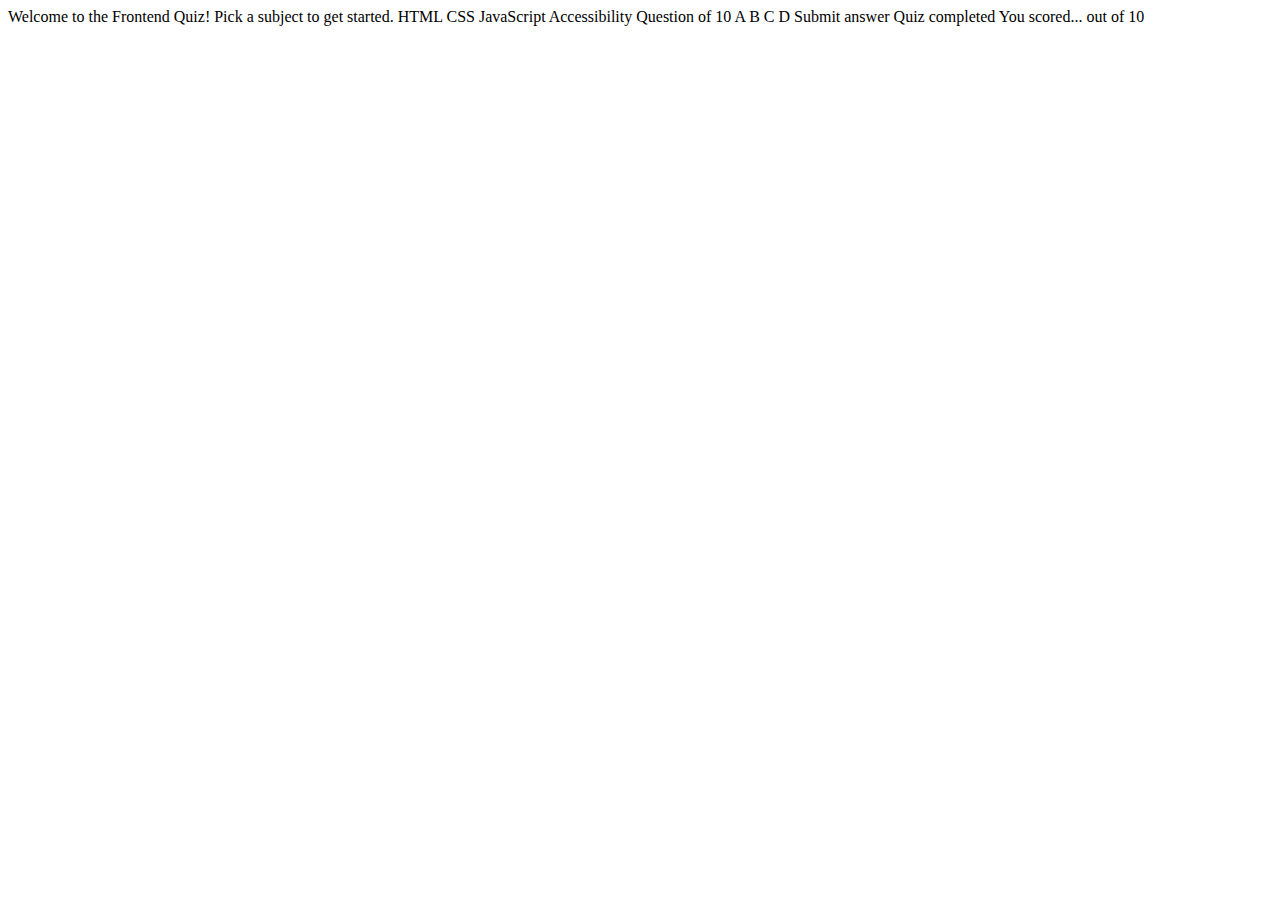
==== starter-code/index.html @ cadf897d "first commit" ====
<!DOCTYPE html>
<html lang="en">
<head>
  <meta charset="UTF-8">
  <meta name="viewport" content="width=device-width, initial-scale=1.0">

  <link rel="icon" type="image/png" sizes="32x32" href="./assets/images/favicon-32x32.png">
  
  <title>Frontend Mentor | Frontend quiz app</title>
</head>
<body>

  <!-- Quiz menu start -->

  Welcome to the Frontend Quiz!
  Pick a subject to get started.

  HTML
  CSS
  JavaScript
  Accessibility

  <!-- Quiz menu end -->

  <!-- Quiz question start -->

  Question <!-- number --> of 10

  A
  B
  C
  D

  Submit answer

  <!-- Quiz question end -->

  <!-- Quiz completed start -->

  Quiz completed
  You scored...

  <!-- score --> out of 10

  <!-- Quiz completed end -->

</body>
</html>
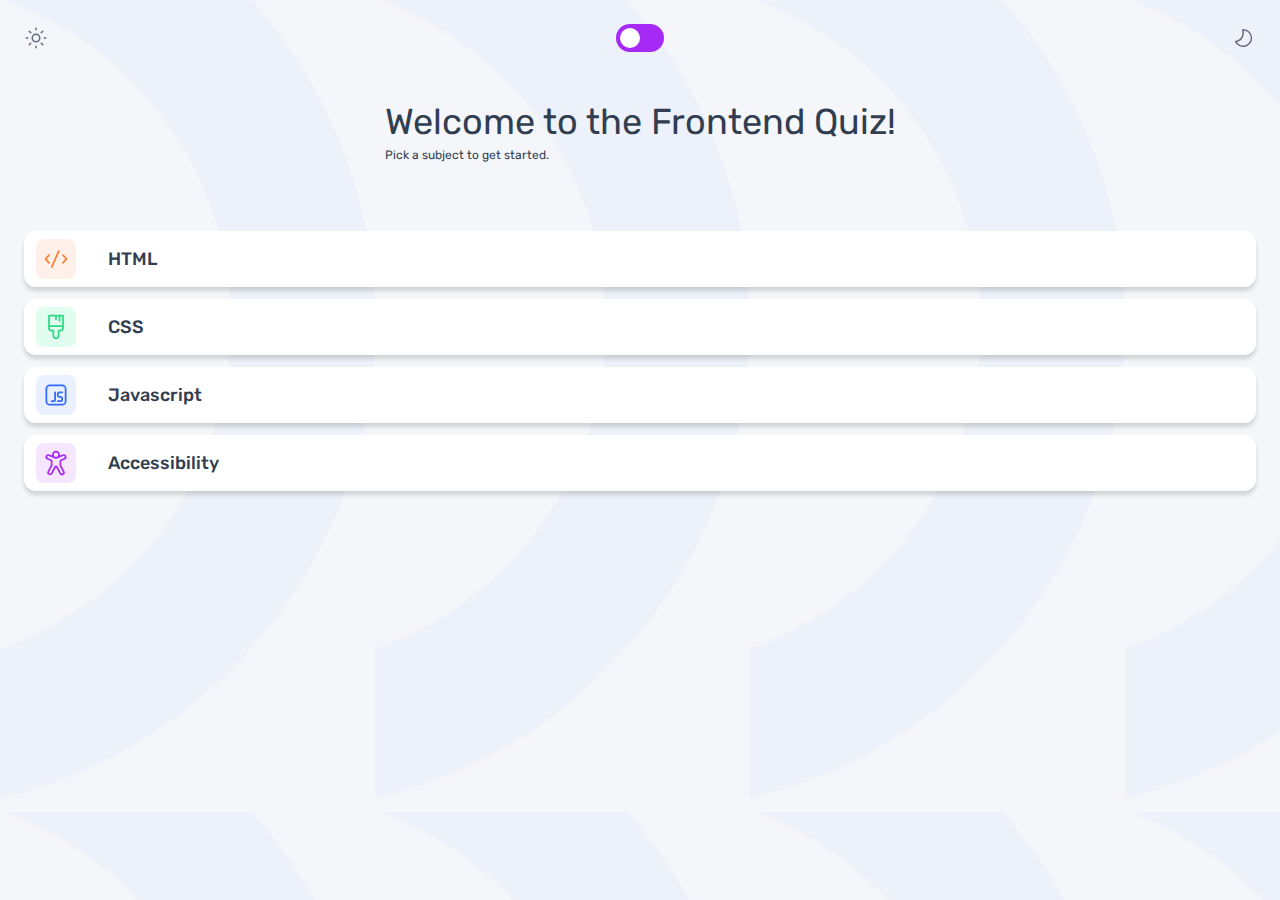
==== commit f6caebd9: "feat: rendering options" ====
--- a/starter-code/index.html
+++ b/starter-code/index.html
@@ -1,48 +1,87 @@
 <!DOCTYPE html>
 <html lang="en">
-<head>
-  <meta charset="UTF-8">
-  <meta name="viewport" content="width=device-width, initial-scale=1.0">
+  <head>
+    <meta charset="UTF-8" />
+    <meta name="viewport" content="width=device-width, initial-scale=1.0" />
 
-  <link rel="icon" type="image/png" sizes="32x32" href="./assets/images/favicon-32x32.png">
-  
-  <title>Frontend Mentor | Frontend quiz app</title>
-</head>
-<body>
-
-  <!-- Quiz menu start -->
-
-  Welcome to the Frontend Quiz!
-  Pick a subject to get started.
-
-  HTML
-  CSS
-  JavaScript
-  Accessibility
-
-  <!-- Quiz menu end -->
-
-  <!-- Quiz question start -->
-
-  Question <!-- number --> of 10
-
-  A
-  B
-  C
-  D
-
-  Submit answer
-
-  <!-- Quiz question end -->
-
-  <!-- Quiz completed start -->
-
-  Quiz completed
-  You scored...
-
-  <!-- score --> out of 10
-
-  <!-- Quiz completed end -->
-
-</body>
-</html>+    <link
+      rel="icon"
+      type="image/png"
+      sizes="32x32"
+      href="./assets/images/favicon-32x32.png"
+    />
+    <link rel="stylesheet" href="./css/index.css" />
+    <link rel="stylesheet" href="./css/header.css" />
+    <link rel="stylesheet" href="./css/home.css" />
+    <title>Quiz app</title>
+  </head>
+  <body>
+    <div class="theme-bg">
+      <header>
+        <nav class="nav-container">
+          <img src="./assets/images/icon-sun-dark.svg" />
+          <label class="switch">
+            <input type="checkbox" />
+            <span class="slider round"></span>
+          </label>
+          <img src="./assets/images/icon-moon-dark.svg" />
+        </nav>
+      </header>
+      <main>
+        <div class="container">
+          <div>
+            <h2 class="thin">Welcome to the <strong>Frontend Quiz!</strong></h2>
+            <p class="body-m">Pick a subject to get started.</p>
+          </div>
+          <ul class="subject-container">
+            <li>
+              <button id="html">
+                <div class="answer-option html-quiz">
+                  <img
+                    src="./assets/images/icon-html.svg"
+                    style="width: 28px; height: 28px"
+                  />
+                </div>
+                <h3>HTML</h3>
+              </button>
+            </li>
+            <li>
+              <button id="css">
+                <div class="answer-option css-quiz">
+                  <img
+                    src="./assets/images/icon-css.svg"
+                    style="width: 28px; height: 28px"
+                  />
+                </div>
+                <h3>CSS</h3>
+              </button>
+            </li>
+            <li>
+              <button id="js">
+                <div class="answer-option js-quiz">
+                  <img
+                    src="./assets/images/icon-js.svg"
+                    style="width: 28px; height: 28px"
+                  />
+                </div>
+                <h3>Javascript</h3>
+              </button>
+            </li>
+            <li>
+              <button id="accessibility">
+                <div class="answer-option accessibility-quiz">
+                  <img
+                    src="./assets/images/icon-accessibility.svg"
+                    style="width: 28px; height: 28px"
+                  />
+                </div>
+                <h3>Accessibility</h3>
+              </button>
+            </li>
+          </ul>
+        </div>
+      </main>
+    </div>
+    <script src="./js/home.js"></script>
+  </body>
+</html>
--- a/starter-code/css/index.css
+++ b/starter-code/css/index.css
@@ -0,0 +1,288 @@
+:root {
+  --purple: rgb(167, 41, 245);
+  --light-purple: #f6e7ff;
+  --primary-color: #313e51;
+  --navy: #3b4d66;
+  --grey-navy: #626c7f;
+  --light-blush: #abc1e1;
+  --light-gray: #f4f6fa;
+  --pure-white: #ffffff;
+  --green: #26d782;
+  --red: #ee5454;
+}
+[data-theme="dark"] {
+  --purple: rgb(167, 41, 245);
+  --primary-color: #ffffff;
+  --light-purple: #f6e7ff;
+  --navy: #3b4d66;
+  --grey-navy: #626c7f;
+  --light-blush: #abc1e1;
+  --light-gray: #f4f6fa;
+  --green: #26d782;
+  --red: #ee5454;
+}
+
+* {
+  margin: 0;
+  padding: 0;
+  outline: none;
+}
+
+/* Font Faces */
+
+@font-face {
+  font-family: "Rubik";
+  src: url("/starter-code/assets/fonts/static/Rubik-Italic.ttf")
+    format("truetype");
+  font-weight: normal;
+  font-style: italic;
+  text-align: left;
+}
+
+@font-face {
+  font-family: "Rubik";
+  src: url("/starter-code/assets/fonts/static/Rubik-Regular.ttf")
+    format("truetype");
+  font-weight: normal;
+  font-style: normal;
+  text-align: left;
+}
+
+@font-face {
+  font-family: "Rubik";
+  src: url("/starter-code/assets/fonts/static/Rubik-Medium.ttf")
+    format("truetype");
+  font-weight: 500;
+  font-style: normal;
+  text-align: left;
+}
+
+/* End of Font Faces */
+
+* {
+  margin: 0;
+  padding: 0;
+  outline: none;
+}
+
+/* Typography */
+
+.display {
+  font-family: "Rubik", sans-serif;
+  font-weight: 500;
+  font-style: normal;
+  font-size: 9rem;
+  line-height: 6.25rem;
+  color: var(--primary-color);
+}
+
+h1 {
+  font-family: "Rubik", sans-serif;
+  font-weight: 500;
+  font-style: normal;
+  font-size: 4rem;
+  color: var(--primary-color);
+}
+
+h1.regular {
+  font-weight: 100;
+  font-style: normal;
+}
+
+h2 {
+  font-family: "Rubik", sans-serif;
+  font-weight: 500;
+  font-style: normal;
+  font-size: 2.25rem;
+  color: var(--primary-color);
+}
+
+h2.thin {
+  font-weight: 100;
+  font-style: normal;
+}
+
+h3 {
+  font-family: "Rubik", sans-serif;
+  font-weight: 500;
+  font-style: normal;
+  font-size: 1.125rem;
+  color: var(--primary-color);
+}
+
+.body-m {
+  font-family: "Rubik", sans-serif;
+  font-weight: normal;
+  font-style: normal;
+  font-size: 0.75rem;
+  line-height: 1.5rem;
+  color: var(--primary-color);
+}
+
+.body-s {
+  font-family: "Rubik", sans-serif;
+  font-weight: normal;
+  font-style: italic;
+  font-size: 0.75rem;
+  line-height: 1.5rem;
+  color: var(--primary-color);
+}
+
+/* End of Typography */
+
+/* Buttons */
+
+button {
+  width: 100%;
+  height: 56px;
+  padding: 0.75rem;
+  background-color: var(--purple);
+  display: flex;
+  justify-content: center;
+  align-items: center;
+  outline: none;
+  transition-duration: 0.4s;
+  border: none;
+  border-radius: 12px;
+}
+
+button:hover {
+  cursor: pointer;
+  background-color: rgba(167, 41, 245, 0.5);
+}
+
+button h3 {
+  color: var(--pure-white);
+}
+
+/* End of buttons */
+
+/* List item */
+li {
+  list-style: none;
+}
+
+li button {
+  display: flex;
+  flex: 1;
+  background-color: var(--pure-white);
+  align-items: center;
+  justify-content: flex-start;
+  box-shadow: 0px 4px 4px rgba(0, 0, 0, 0.15);
+  column-gap: 2rem;
+}
+
+.answer-option {
+  background-color: var(--light-gray);
+  display: flex;
+  justify-content: center;
+  align-items: center;
+  width: 40px;
+  height: 40px;
+  border-radius: 8px;
+}
+
+li button h3 {
+  color: var(--primary-color);
+}
+
+li button:hover {
+  background-color: var(--pure-white);
+}
+
+li button:hover:nth-child(0) {
+  background-color: var(--light-purple);
+}
+
+.active {
+  border: 3px solid var(--purple);
+}
+
+.answer-option-active {
+  background-color: var(--purple);
+}
+
+.answer-option-active h3 {
+  color: var(--pure-white);
+}
+
+.correct {
+  border-color: var(--green);
+}
+
+.wrong {
+  border-color: var(--red);
+}
+
+/* End of List items */
+
+/* Switch toggle */
+
+.switch {
+  position: relative;
+  display: inline-block;
+  width: 3rem;
+  height: 1.75rem;
+}
+
+.switch input {
+  opacity: 0;
+  width: 0;
+  height: 0;
+}
+
+.slider {
+  position: absolute;
+  cursor: pointer;
+  top: 0;
+  left: 0;
+  right: 0;
+  bottom: 0;
+  background-color: var(--purple);
+  -webkit-transition: 0.4s;
+  transition: 0.4s;
+}
+
+.slider:before {
+  position: absolute;
+  content: "";
+  height: 20px;
+  width: 20px;
+  left: 4px;
+  bottom: 4px;
+  background-color: var(--pure-white);
+  -webkit-transition: 0.4s;
+  transition: 0.4s;
+}
+
+input:checked + .slider {
+  background-color: var(--purple);
+}
+
+input:focus + .slider {
+  box-shadow: 0 0 1px var(--purple);
+}
+
+input:checked + .slider:before {
+  -webkit-transform: translateX(20px);
+  -ms-transform: translateX(20px);
+  transform: translateX(20px);
+}
+
+/* Rounded sliders */
+.slider.round {
+  border-radius: 34px;
+}
+
+.slider.round:before {
+  border-radius: 50%;
+}
+
+/* End of Switch toggle */
+
+/* Bg */
+.theme-bg {
+  background-color: var(--light-gray);
+  background-image: url("../assets/images/pattern-background-mobile-light.svg");
+  height: 100dvh;
+}
--- a/starter-code/css/header.css
+++ b/starter-code/css/header.css
@@ -0,0 +1,27 @@
+header {
+  display: flex;
+  flex: 1;
+  padding: 24px;
+}
+
+.nav-container {
+  display: flex;
+  flex: 1;
+  align-items: center;
+  justify-content: space-between;
+  width: 100%;
+}
+
+.header-left {
+  display: flex;
+  flex: 1;
+  align-items: center;
+}
+
+.header-right {
+  display: flex;
+  flex: 1;
+  align-items: center;
+  justify-content: flex-end;
+  column-gap: 8px;
+}
--- a/starter-code/css/home.css
+++ b/starter-code/css/home.css
@@ -0,0 +1,34 @@
+.container {
+  padding: 24px;
+  display: flex;
+  flex: 1;
+  align-items: center;
+  justify-content: center;
+  flex-direction: column;
+  row-gap: 40px;
+}
+
+.subject-container {
+  padding: 24px;
+  flex-direction: column;
+  align-items: center;
+  row-gap: 24px;
+  width: 100%;
+}
+
+.subject-container > * {
+  margin-bottom: 12px;
+}
+
+.html-quiz {
+  background-color: #fff1e9;
+}
+.css-quiz {
+  background-color: #e0fdef;
+}
+.js-quiz {
+  background-color: #ebf0ff;
+}
+.accessibility-quiz {
+  background-color: #f6e7ff;
+}
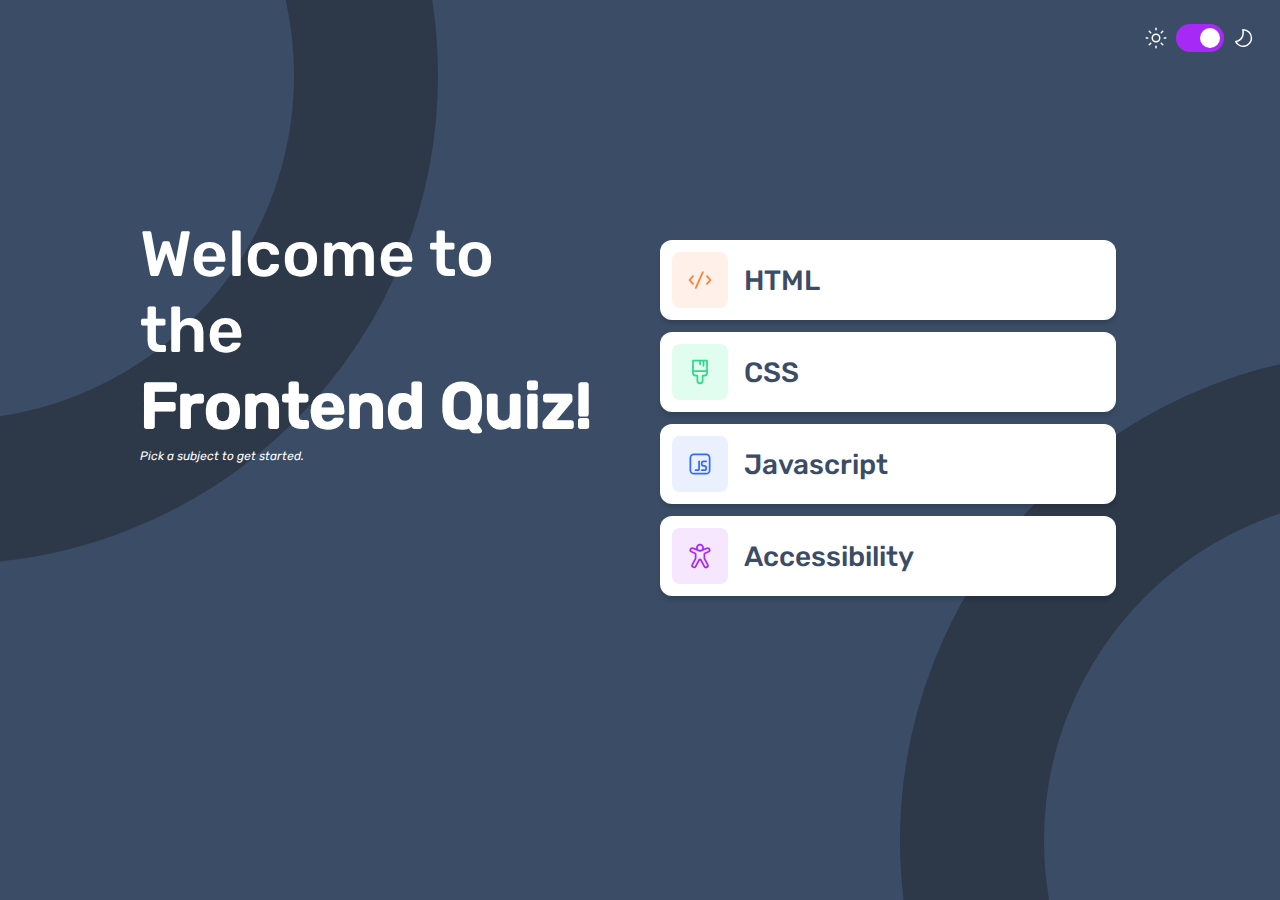
==== commit 08cbce7c: "feat: desktop" ====
--- a/starter-code/index.html
+++ b/starter-code/index.html
@@ -16,22 +16,26 @@
     <title>Quiz app</title>
   </head>
   <body>
-    <div class="theme-bg">
+    <div id="theme-bg" class="theme-bg">
       <header>
         <nav class="nav-container">
-          <img src="./assets/images/icon-sun-dark.svg" />
-          <label class="switch">
-            <input type="checkbox" />
-            <span class="slider round"></span>
-          </label>
-          <img src="./assets/images/icon-moon-dark.svg" />
+          <div class="header-right">
+            <img id="sun" src="./assets/images/icon-sun-dark.svg" />
+            <label class="switch">
+              <input id="toggle-switch" type="checkbox" />
+              <span class="slider round"></span>
+            </label>
+            <img id="moon" src="./assets/images/icon-moon-dark.svg" />
+          </div>
         </nav>
       </header>
       <main>
         <div class="container">
-          <div>
-            <h2 class="thin">Welcome to the <strong>Frontend Quiz!</strong></h2>
-            <p class="body-m">Pick a subject to get started.</p>
+          <div class="align-home-title">
+            <h1 class="thin">
+              Welcome to the <br /><strong>Frontend Quiz!</strong>
+            </h1>
+            <p class="body-s">Pick a subject to get started.</p>
           </div>
           <ul class="subject-container">
             <li>
@@ -83,5 +87,6 @@
       </main>
     </div>
     <script src="./js/home.js"></script>
+    <script src="./js/theme.js"></script>
   </body>
 </html>
--- a/starter-code/css/index.css
+++ b/starter-code/css/index.css
@@ -7,9 +7,11 @@
   --light-blush: #abc1e1;
   --light-gray: #f4f6fa;
   --pure-white: #ffffff;
+  --bg: #f4f6fa;
   --green: #26d782;
   --red: #ee5454;
 }
+
 [data-theme="dark"] {
   --purple: rgb(167, 41, 245);
   --primary-color: #ffffff;
@@ -18,6 +20,7 @@
   --grey-navy: #626c7f;
   --light-blush: #abc1e1;
   --light-gray: #f4f6fa;
+  --bg: #3b4d66;
   --green: #26d782;
   --red: #ee5454;
 }
@@ -80,7 +83,7 @@
   font-family: "Rubik", sans-serif;
   font-weight: 500;
   font-style: normal;
-  font-size: 4rem;
+  font-size: 40px;
   color: var(--primary-color);
 }
 
@@ -93,7 +96,7 @@
   font-family: "Rubik", sans-serif;
   font-weight: 500;
   font-style: normal;
-  font-size: 2.25rem;
+  font-size: 20px;
   color: var(--primary-color);
 }
 
@@ -134,7 +137,7 @@
 
 button {
   width: 100%;
-  height: 56px;
+  min-height: 56px;
   padding: 0.75rem;
   background-color: var(--purple);
   display: flex;
@@ -169,7 +172,7 @@
   align-items: center;
   justify-content: flex-start;
   box-shadow: 0px 4px 4px rgba(0, 0, 0, 0.15);
-  column-gap: 2rem;
+  column-gap: 8px;
 }
 
 .answer-option {
@@ -177,13 +180,13 @@
   display: flex;
   justify-content: center;
   align-items: center;
-  width: 40px;
-  height: 40px;
+  min-width: 40px;
+  min-height: 40px;
   border-radius: 8px;
 }
 
 li button h3 {
-  color: var(--primary-color);
+  color: var(--navy);
 }
 
 li button:hover {
@@ -282,7 +285,40 @@
 
 /* Bg */
 .theme-bg {
-  background-color: var(--light-gray);
-  background-image: url("../assets/images/pattern-background-mobile-light.svg");
+  background-color: var(--bg);
+  background-image: url("../assets/images/pattern-background-mobile-dark.svg");
+  background-repeat: no-repeat;
   height: 100dvh;
 }
+
+.icon-theme {
+  color: #fff;
+}
+
+@media (min-width: 768px) {
+  h1 {
+    font-size: 64px;
+  }
+  h2 {
+    font-size: 36px;
+  }
+  h3 {
+    font-size: 28px;
+  }
+  button {
+    min-height: 80px;
+  }
+  .answer-option {
+    min-width: 56px;
+    min-height: 56px;
+  }
+  li button {
+    display: flex;
+    flex: 1;
+    background-color: var(--pure-white);
+    align-items: center;
+    justify-content: flex-start;
+    box-shadow: 0px 4px 4px rgba(0, 0, 0, 0.15);
+    column-gap: 16px;
+  }
+}
--- a/starter-code/css/home.css
+++ b/starter-code/css/home.css
@@ -10,10 +10,15 @@
 
 .subject-container {
   padding: 24px;
+  width: 100%;
+  flex: 1;
   flex-direction: column;
   align-items: center;
   row-gap: 24px;
-  width: 100%;
+}
+
+.align-home-title {
+  align-self: flex-start;
 }
 
 .subject-container > * {
@@ -32,3 +37,26 @@
 .accessibility-quiz {
   background-color: #f6e7ff;
 }
+
+@media (min-width: 768px) {
+  .container {
+    padding: 64px;
+  }
+}
+
+@media (min-width: 1024px) {
+  .container {
+    padding: 140px;
+    flex: 1;
+    flex-direction: row;
+    align-items: flex-start;
+    column-gap: 40px;
+  }
+  .align-home-title {
+    display: inherit;
+    flex: 1;
+    width: 100%;
+    flex-direction: column;
+    align-self: flex-start;
+  }
+}
